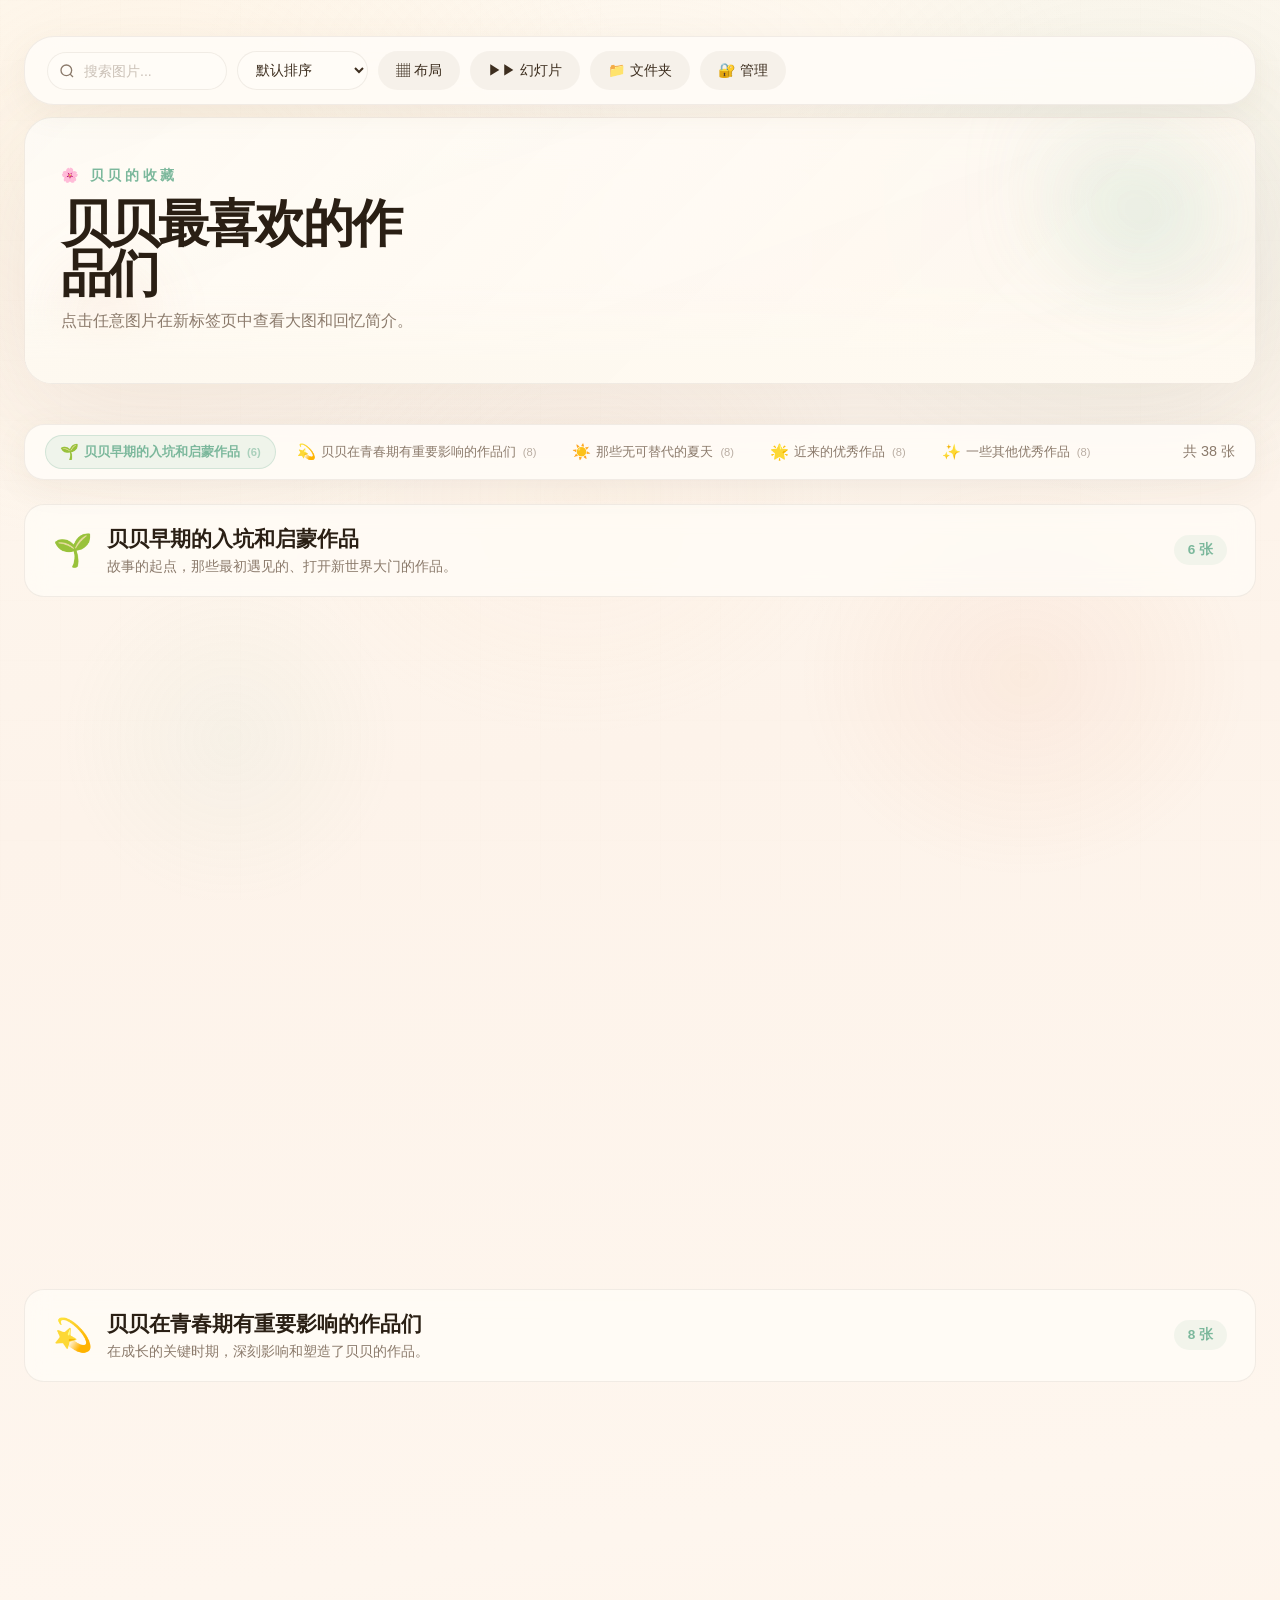
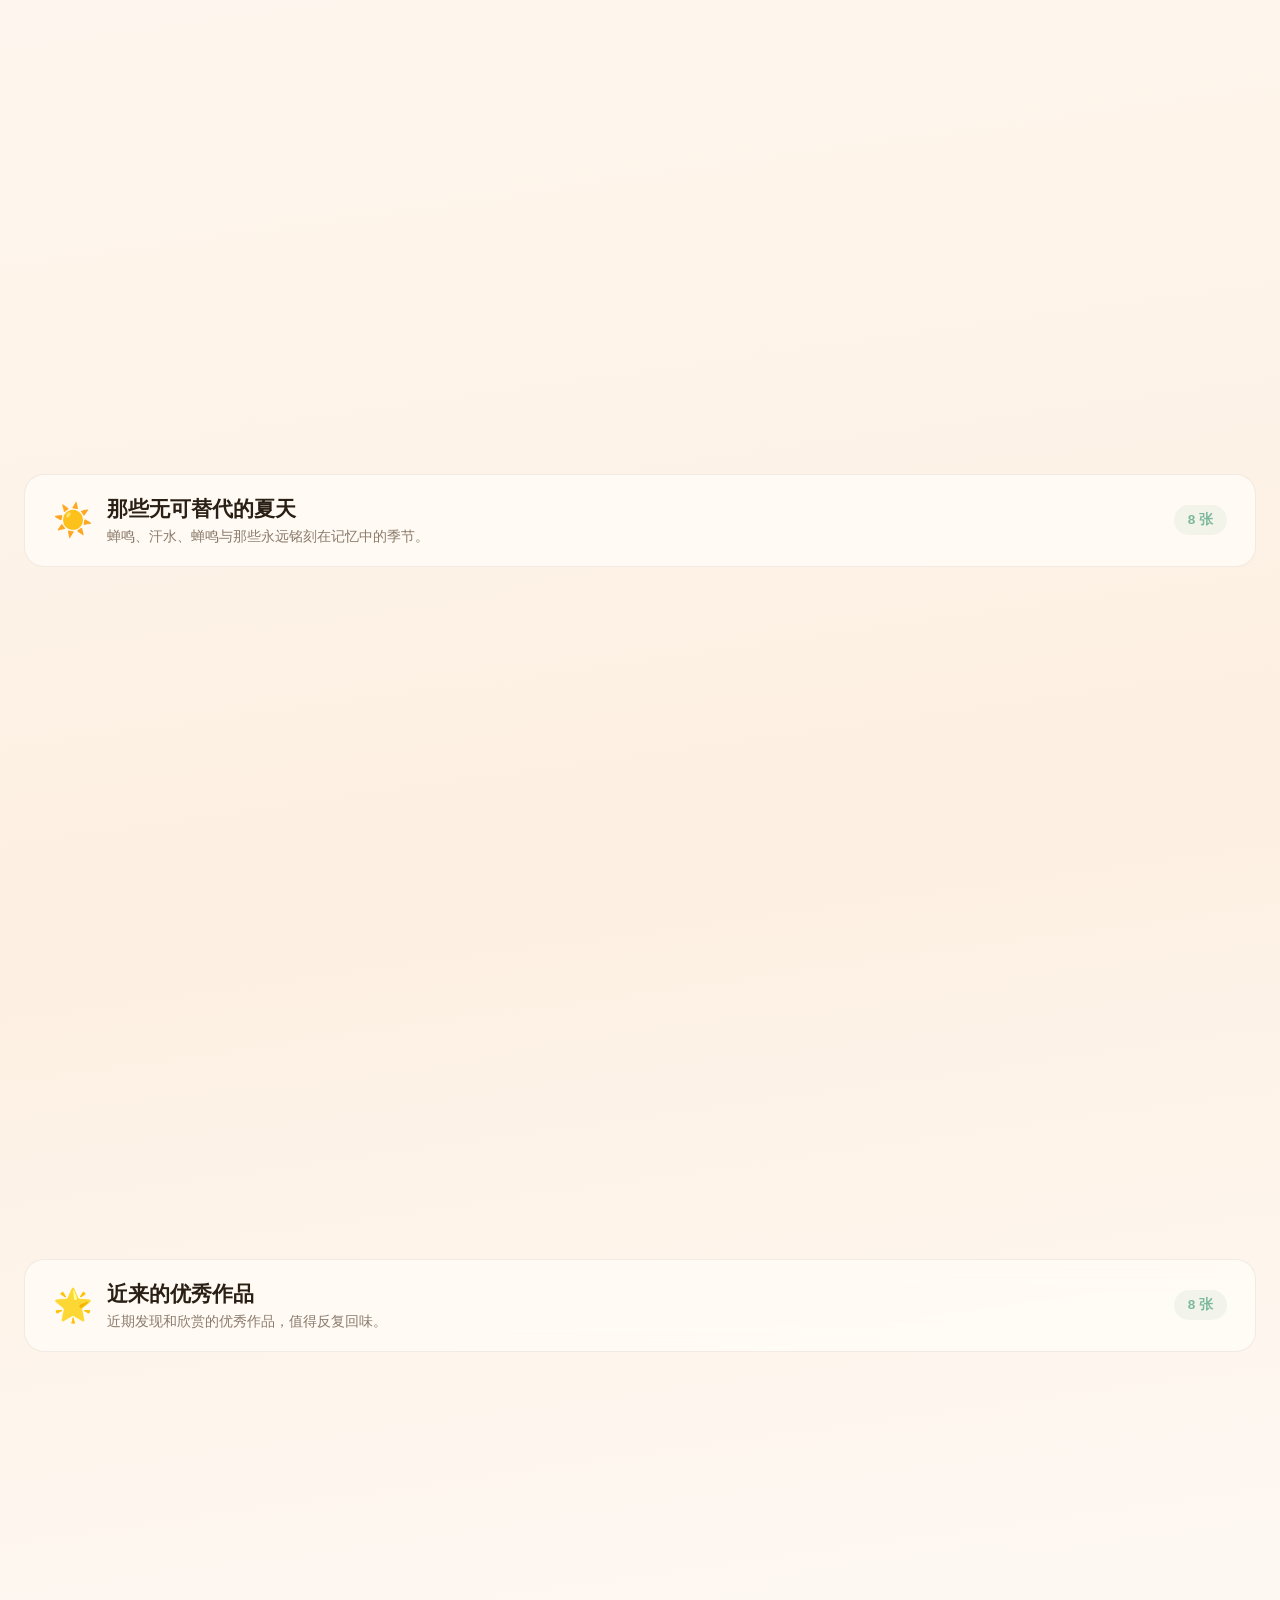
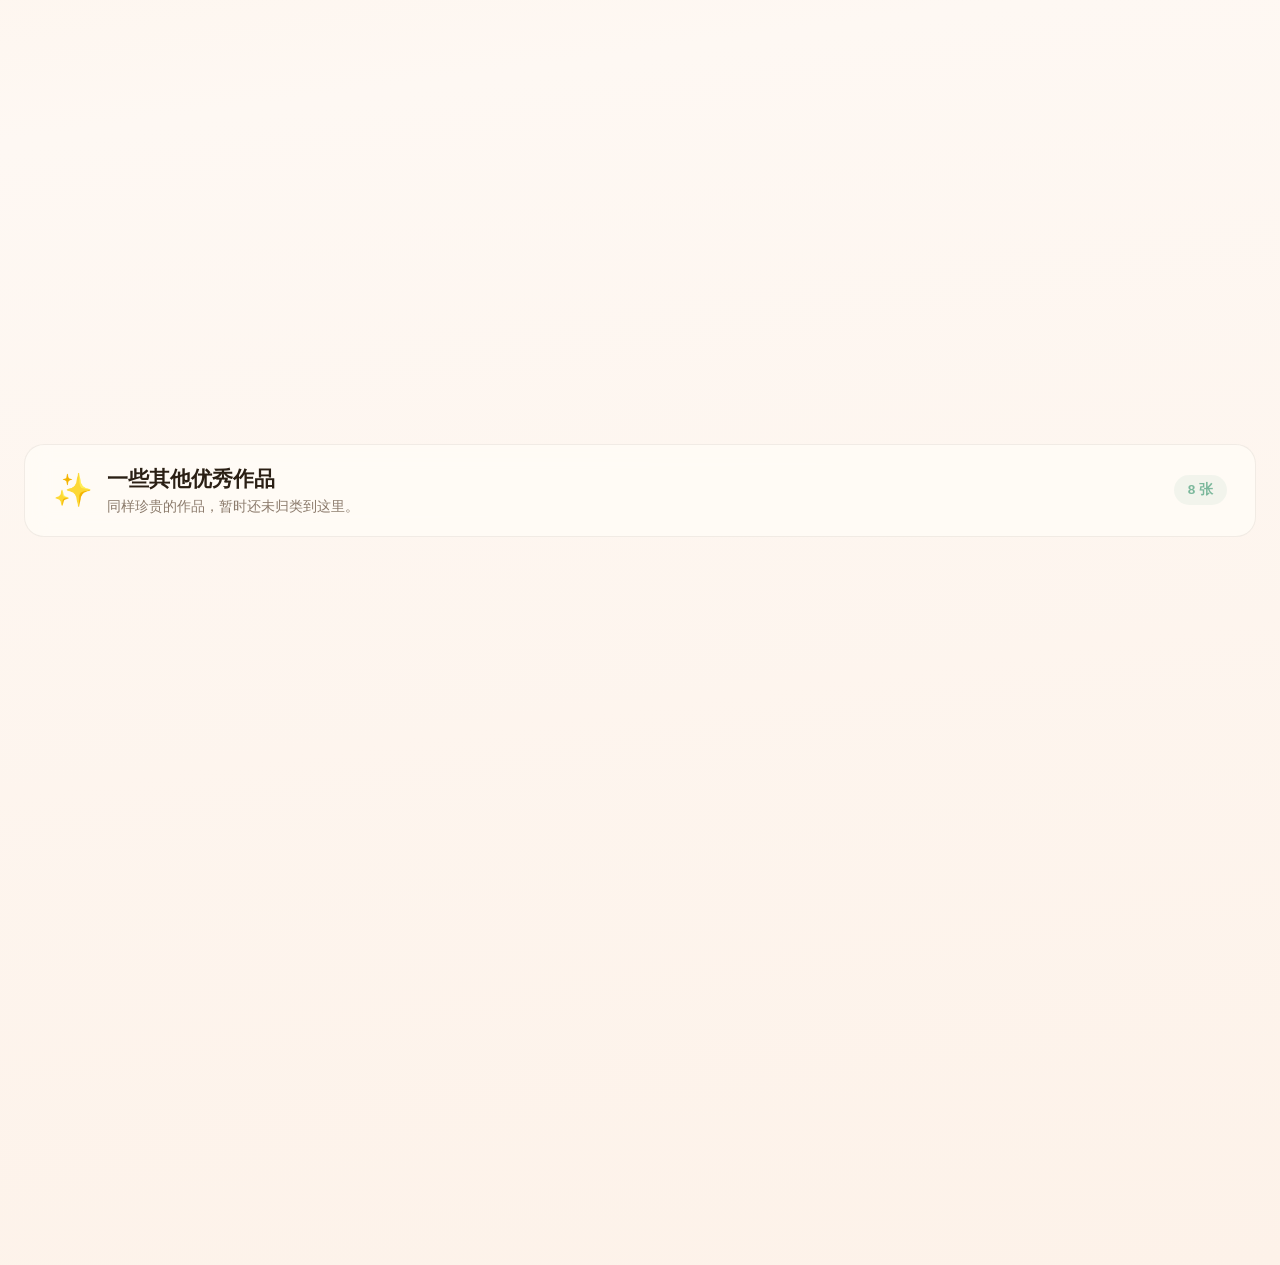
==== index.html @ 29b75c9b "1.0" ====
<!DOCTYPE html>
<html lang="zh-CN">
<head>
  <meta charset="UTF-8">
  <meta name="viewport" content="width=device-width, initial-scale=1.0">
  <title>贝贝最喜欢的作品们</title>
  <meta name="description" content="贝贝的温暖收藏馆 - 每一张作品都有与我的故事">
  <link rel="stylesheet" href="styles.css">
</head>
<body>
  <div class="page-shell">
    <!-- 粒子背景画布 -->
    <canvas id="particleCanvas" class="particle-canvas"></canvas>
    <!-- 樱花飘落画布 -->
    <canvas id="sakuraCanvas" class="sakura-canvas"></canvas>

    <!-- 顶部工具栏 -->
    <div class="topbar">
      <div class="topbar-right">
        <div class="search-box">
          <svg class="search-icon" viewBox="0 0 24 24" fill="none" stroke="currentColor" stroke-width="2"><circle cx="11" cy="11" r="8"/><line x1="21" y1="21" x2="16.65" y2="16.65"/></svg>
          <input type="text" id="searchInput" class="search-input" placeholder="搜索图片..." autocomplete="off">
        </div>
        <select id="sortSelect" class="sort-select">
          <option value="default">默认排序</option>
          <option value="name-asc">名称 A → Z</option>
          <option value="name-desc">名称 Z → A</option>
          <option value="date-desc">日期 新 → 旧</option>
          <option value="date-asc">日期 旧 → 新</option>
        </select>
        <button id="layoutToggle" class="btn btn-secondary" title="切换布局">▦ 布局</button>
        <button id="slideshowButton" class="btn btn-secondary" title="幻灯片播放">▶▶ 幻灯片</button>
        <button id="folderButton" class="btn btn-secondary" title="选择图片文件夹">📁 文件夹</button>
        <button id="adminEntryBtn" class="btn btn-secondary" title="管理员登录">🔐 管理</button>
      </div>
    </div>

    <!-- 管理浮动栏（登入后显示） -->
    <div id="adminBar" class="admin-bar" style="display:none;">
      <div class="admin-bar-left">
        <span class="admin-bar-badge">🛡️ 管理模式</span>
        <span id="adminBarUser" class="admin-bar-user"></span>
      </div>
      <div class="admin-bar-center" id="adminMusicControls" style="display:none;">
        <button id="adminMusicPlayBtn" class="btn btn-sm" title="播放/暂停背景音乐">▶</button>
        <input type="range" id="adminMusicVolume" class="admin-volume-slider" min="0" max="100" value="45" title="音量">
        <span id="adminMusicTrackInfo" class="admin-music-track-info">🎵 HOYO-MiX - I'm back, Kiana</span>
      </div>
      <div class="admin-bar-right">
        <button id="adminAddBtn" class="btn admin-add-btn" title="添加新作品">➕ 添加作品</button>
        <button id="adminLogoutBtn" class="btn btn-secondary" title="退出管理">🚪 退出</button>
      </div>
    </div>

    <!-- Hero -->
    <header class="hero-panel">
      <div class="hero-copy">
        <p class="eyebrow">🌸 贝贝的收藏</p>
        <h1>贝贝最喜欢的作品们</h1>
        <p class="hero-subtitle">点击任意图片在新标签页中查看大图和回忆简介。</p>
      </div>
      <div class="hero-wave"></div>
    </header>

    <!-- 分类导航栏 -->
    <nav class="category-nav" id="categoryNav">
      <ul class="category-nav-list" id="categoryNavList"></ul>
      <span id="imageCount" class="image-count"></span>
    </nav>

    <!-- 画廊主体 -->
    <main>
      <section class="gallery-section" id="gallerySection">
        <div id="galleryContainer"></div>
        <div id="emptyState" class="empty-state" style="display:none;">
          <p>没有找到匹配的图片，试试其他关键词吧 ✨</p>
        </div>
      </section>
    </main>
  </div>

  <!-- ===== 管理员登录弹窗 ===== -->
  <div id="loginModal" class="modal-overlay" aria-hidden="true">
    <div class="modal-panel modal-login">
      <button class="modal-close" id="loginModalClose" aria-label="关闭登录弹窗">✕</button>
      <div class="modal-icon">🔐</div>
      <h3 class="modal-title">管理员登录</h3>
      <p class="modal-desc">请输入管理员账号和密码以进入管理模式。</p>
      <form id="loginForm" class="modal-form" autocomplete="off">
        <label class="form-label">
          <span>账号</span>
          <input type="text" id="loginUsername" class="form-input" placeholder="请输入账号" autocomplete="off" maxlength="64">
        </label>
        <label class="form-label">
          <span>密码</span>
          <input type="password" id="loginPassword" class="form-input" placeholder="请输入密码" autocomplete="off" maxlength="128">
        </label>
        <p id="loginError" class="form-error" style="display:none;"></p>
        <button type="submit" class="btn form-submit">登 录</button>
      </form>
    </div>
  </div>

  <!-- ===== 编辑作品弹窗 ===== -->
  <div id="editModal" class="modal-overlay" aria-hidden="true">
    <div class="modal-panel modal-edit">
      <button class="modal-close" id="editModalClose" aria-label="关闭编辑弹窗">✕</button>
      <div class="modal-icon">✏️</div>
      <h3 class="modal-title">编辑作品信息</h3>
      <form id="editForm" class="modal-form">
        <input type="hidden" id="editFilename">
        <label class="form-label">
          <span>作品名称</span>
          <input type="text" id="editTitle" class="form-input" placeholder="输入作品名称" maxlength="200">
        </label>
        <label class="form-label">
          <span>回忆简介</span>
          <textarea id="editNote" class="form-textarea" rows="5" placeholder="写下你与这个作品的回忆..." maxlength="5000"></textarea>
        </label>
        <label class="form-label">
          <span>所属分类</span>
          <select id="editCategory" class="form-select"></select>
        </label>
        <p id="editSuccess" class="form-success" style="display:none;">✅ 已保存</p>
        <div class="form-actions">
          <button type="button" id="editDeleteBtn" class="btn form-delete-btn">🗑 删除此作品</button>
          <button type="submit" class="btn form-submit">💾 保存</button>
        </div>
      </form>
    </div>
  </div>

  <!-- ===== 添加作品弹窗 ===== -->
  <div id="addModal" class="modal-overlay" aria-hidden="true">
    <div class="modal-panel modal-add">
      <button class="modal-close" id="addModalClose" aria-label="关闭添加弹窗">✕</button>
      <div class="modal-icon">➕</div>
      <h3 class="modal-title">添加新作品</h3>
      <form id="addForm" class="modal-form">
        <label class="form-label">
          <span>选择图片文件</span>
          <input type="file" id="addImageFile" class="form-file" accept="image/*">
        </label>
        <label class="form-label">
          <span>或输入已存在的文件名</span>
          <input type="text" id="addFilename" class="form-input" placeholder="例如：20260605_151943.jpg" maxlength="512">
        </label>
        <label class="form-label">
          <span>作品名称</span>
          <input type="text" id="addTitle" class="form-input" placeholder="输入作品名称" maxlength="200">
        </label>
        <label class="form-label">
          <span>回忆简介</span>
          <textarea id="addNote" class="form-textarea" rows="4" placeholder="写下你与这个作品的回忆..." maxlength="5000"></textarea>
        </label>
        <label class="form-label">
          <span>所属分类</span>
          <select id="addCategory" class="form-select"></select>
        </label>
        <p id="addError" class="form-error" style="display:none;"></p>
        <p id="addSuccess" class="form-success" style="display:none;"></p>
        <button type="submit" class="btn form-submit">✅ 添加作品</button>
      </form>
    </div>
  </div>

  <!-- ===== 删除确认弹窗 ===== -->
  <div id="deleteConfirmModal" class="modal-overlay" aria-hidden="true">
    <div class="modal-panel modal-confirm">
      <div class="modal-icon">⚠️</div>
      <h3 class="modal-title">确认删除</h3>
      <p id="deleteConfirmText" class="modal-desc"></p>
      <div class="form-actions">
        <button id="deleteCancelBtn" class="btn btn-secondary">取消</button>
        <button id="deleteConfirmBtn" class="btn form-delete-btn">确认删除</button>
      </div>
    </div>
  </div>

  <!-- Lightbox 全屏弹窗 -->
  <div id="lightbox" class="lightbox" aria-hidden="true">
    <div class="lightbox-backdrop"></div>
    <div class="lightbox-content">
      <button id="lightboxClose" class="lightbox-close" title="关闭" aria-label="关闭灯箱">✕</button>
      <button id="lightboxPrev" class="lightbox-nav lightbox-prev" title="上一张" aria-label="上一张">‹</button>
      <button id="lightboxNext" class="lightbox-nav lightbox-next" title="下一张" aria-label="下一张">›</button>

      <div class="lightbox-image-area" id="lightboxImageArea">
        <img id="lightboxImage" src="" alt="" draggable="false" loading="lazy">
        <div class="lightbox-loader" id="lightboxLoader"></div>
      </div>

      <div class="lightbox-info-bar">
        <div class="lightbox-info-left">
          <span id="lightboxCounter" class="lightbox-counter"></span>
          <span id="lightboxTitle" class="lightbox-title"></span>
          <span id="lightboxCategoryBadge" class="lightbox-category-badge"></span>
        </div>
        <div class="lightbox-info-right">
          <button id="lightboxEditBtn" class="lightbox-action-btn lightbox-admin-only" title="编辑此作品" style="display:none;">✏️ 编辑</button>
          <button id="lightboxZoomIn" class="lightbox-action-btn" title="放大">🔍⁺</button>
          <button id="lightboxZoomOut" class="lightbox-action-btn" title="缩小">🔍⁻</button>
          <button id="lightboxZoomReset" class="lightbox-action-btn" title="重置">↺</button>
        </div>
      </div>

      <div class="lightbox-memory-panel" id="lightboxMemoryPanel">
        <div class="lightbox-memory-header">
          <h3 id="lightboxMemoryTitle">📝 贝贝的回忆</h3>
        </div>
        <p id="lightboxNote" class="lightbox-note-text"></p>
      </div>
    </div>
  </div>

  <!-- 幻灯片进度条 -->
  <div id="slideshowBar" class="slideshow-bar" style="display:none;">
    <div id="slideshowProgress" class="slideshow-progress"></div>
  </div>

  <input type="file" id="folderInput" webkitdirectory directory multiple accept="image/*" hidden>
  <audio id="audioPlayer" preload="metadata"></audio>
  <script src="manifest.js"></script>
  <script src="script.js"></script>
</body>
</html>
---- styles.css ----
/* ===== CSS 变量 — 温暖明亮主题 ===== */
:root {
  color-scheme: light;
  --bg-start: #fef9f0;
  --bg-end: #fdf2e9;
  --surface: rgba(255, 252, 247, 0.92);
  --surface-strong: rgba(255, 248, 240, 0.96);
  --text: #3d2e1f;
  --text-heading: #2a1f14;
  --muted: #8b7a6b;
  --accent: #7cb89c;
  --accent-strong: #e8986e;
  --accent-green-light: #a8d8b9;
  --danger: #e07070;
  --success: #6aab7c;
  --shadow: 0 28px 120px rgba(139, 122, 107, 0.12);
  --shadow-sm: 0 8px 32px rgba(139, 122, 107, 0.08);
  --radius: 28px;
  --radius-sm: 16px;
  --border-light: rgba(139, 122, 107, 0.12);
  --border-strong: rgba(139, 122, 107, 0.2);
}

/* ===== Reset ===== */
*, *::before, *::after {
  box-sizing: border-box;
  margin: 0;
  padding: 0;
}

html, body {
  min-height: 100%;
  font-family: "Inter", "Segoe UI", "PingFang SC", "Microsoft YaHei", Roboto, sans-serif;
  background:
    /* 主渐变 — 温暖奶油到蜜桃 */
    linear-gradient(172deg, #fef9f0 0%, #fdf3ea 18%, #fef6ee 35%, #fdf0e2 55%, #fef8f3 72%, #fdf2e9 100%);
  color: var(--text);
  -webkit-font-smoothing: antialiased;
  -moz-osx-font-smoothing: grayscale;
  scroll-behavior: smooth;
}

/* 多层柔和光晕 — 模拟自然光照 */
body::before {
  content: "";
  position: fixed;
  inset: 0;
  background:
    /* 左上角 — 暖阳 */
    radial-gradient(ellipse 900px 700px at 12% 18%, rgba(255, 220, 180, 0.18), transparent 55%),
    /* 右上角 — 绿色光晕 */
    radial-gradient(ellipse 700px 600px at 88% 22%, rgba(124, 184, 156, 0.10), transparent 50%),
    /* 中间偏左 — 柔和暖光 */
    radial-gradient(ellipse 600px 500px at 45% 55%, rgba(255, 228, 200, 0.12), transparent 48%),
    /* 右下角 — 珊瑚暖色 */
    radial-gradient(ellipse 500px 450px at 80% 75%, rgba(232, 152, 110, 0.09), transparent 45%),
    /* 左下角 — 淡绿 */
    radial-gradient(ellipse 400px 400px at 18% 82%, rgba(168, 216, 185, 0.08), transparent 42%),
    /* 顶部中央 — 微光 */
    radial-gradient(ellipse 800px 300px at 50% 5%, rgba(255, 240, 220, 0.10), transparent 55%);
  pointer-events: none;
  z-index: 0;
}

/* 细微纹理叠加 — 柔和的噪点感 */
body::after {
  content: "";
  position: fixed;
  inset: 0;
  background-image:
    /* 柔和网格 */
    linear-gradient(rgba(139, 122, 107, 0.015) 1px, transparent 1px),
    linear-gradient(90deg, rgba(139, 122, 107, 0.015) 1px, transparent 1px);
  background-size: 60px 60px;
  pointer-events: none;
  z-index: 0;
  opacity: 0.6;
}

/* ===== Page Shell ===== */
.page-shell {
  position: relative;
  overflow: hidden;
  min-height: 100vh;
  padding: 24px;
}

/* ===== Particle Canvas ===== */
.particle-canvas {
  position: fixed;
  inset: 0;
  z-index: 0;
  pointer-events: none;
}

/* ===== Sakura Canvas ===== */
.sakura-canvas {
  position: fixed;
  inset: 0;
  z-index: 0;
  pointer-events: none;
}

/* ===== Top Bar ===== */
.topbar {
  position: sticky;
  top: 12px;
  z-index: 10;
  display: flex;
  justify-content: space-between;
  align-items: center;
  gap: 16px;
  flex-wrap: wrap;
  padding: 14px 22px;
  margin-bottom: 24px;
  border-radius: 30px;
  background: rgba(255, 252, 247, 0.88);
  border: 1px solid var(--border-light);
  box-shadow: var(--shadow-sm);
  backdrop-filter: blur(22px);
  -webkit-backdrop-filter: blur(22px);
}

.topbar-right {
  display: flex;
  flex-wrap: wrap;
  gap: 10px;
  align-items: center;
}

/* ===== Buttons ===== */
.btn {
  padding: 10px 18px;
  border-radius: 999px;
  border: none;
  background: linear-gradient(135deg, #7cb89c, #8fbc8f);
  color: #fff;
  font-weight: 700;
  font-size: 0.88rem;
  cursor: pointer;
  transition: transform 0.2s ease, box-shadow 0.2s ease, opacity 0.2s ease;
  white-space: nowrap;
  user-select: none;
}

.btn:hover {
  transform: translateY(-2px);
  box-shadow: 0 14px 30px rgba(124, 184, 156, 0.3);
}

.btn:active {
  transform: translateY(0);
}

.btn:focus-visible {
  outline: 2px solid var(--accent);
  outline-offset: 2px;
}

.btn-secondary {
  background: rgba(139, 122, 107, 0.08);
  color: var(--text);
  font-weight: 500;
}

.btn-secondary:hover {
  background: rgba(139, 122, 107, 0.15);
  box-shadow: 0 8px 22px rgba(139, 122, 107, 0.08);
}

.btn.slideshow-active {
  background: linear-gradient(135deg, #e8986e, #d4956b);
  color: #fff;
  animation: pulse-btn 1.8s ease-in-out infinite;
}

@keyframes pulse-btn {
  0%, 100% { box-shadow: 0 8px 22px rgba(232, 152, 110, 0.3); }
  50% { box-shadow: 0 14px 36px rgba(232, 152, 110, 0.55); }
}

/* ===== Admin Music Controls (管理员音乐控制) ===== */
.admin-bar-center {
  display: flex;
  flex-wrap: wrap;
  gap: 10px;
  align-items: center;
  flex: 1;
  justify-content: center;
}

.admin-volume-slider {
  width: 80px;
  height: 6px;
  -webkit-appearance: none;
  appearance: none;
  background: rgba(139, 122, 107, 0.12);
  border-radius: 3px;
  outline: none;
  cursor: pointer;
}

.admin-volume-slider::-webkit-slider-thumb {
  -webkit-appearance: none;
  appearance: none;
  width: 16px;
  height: 16px;
  border-radius: 50%;
  background: var(--accent);
  border: 2px solid #fff;
  box-shadow: 0 2px 8px rgba(124, 184, 156, 0.3);
  cursor: pointer;
  transition: transform 0.15s ease;
}

.admin-volume-slider::-webkit-slider-thumb:hover {
  transform: scale(1.15);
}

.admin-volume-slider::-moz-range-thumb {
  width: 16px;
  height: 16px;
  border-radius: 50%;
  background: var(--accent);
  border: 2px solid #fff;
  box-shadow: 0 2px 8px rgba(124, 184, 156, 0.3);
  cursor: pointer;
}

.admin-music-track-info {
  font-size: 0.82rem;
  color: var(--muted);
  max-width: 220px;
  white-space: nowrap;
  overflow: hidden;
  text-overflow: ellipsis;
}

.btn-sm {
  padding: 7px 12px;
  font-size: 0.82rem;
}

/* Admin Bar */
.admin-bar {
  position: sticky;
  top: 90px;
  z-index: 9;
  display: flex;
  justify-content: space-between;
  align-items: center;
  gap: 14px;
  flex-wrap: wrap;
  padding: 12px 22px;
  margin-bottom: 20px;
  border-radius: 20px;
  background: rgba(232, 152, 110, 0.08);
  border: 1px solid rgba(232, 152, 110, 0.18);
  box-shadow: 0 8px 32px rgba(232, 152, 110, 0.06);
  backdrop-filter: blur(16px);
  -webkit-backdrop-filter: blur(16px);
  animation: adminBarIn 0.4s ease;
}

@keyframes adminBarIn {
  from { opacity: 0; transform: translateY(-12px); }
  to   { opacity: 1; transform: translateY(0); }
}

.admin-bar-left,
.admin-bar-right {
  display: flex;
  flex-wrap: wrap;
  gap: 12px;
  align-items: center;
}

.admin-bar-badge {
  padding: 6px 14px;
  border-radius: 999px;
  background: rgba(232, 152, 110, 0.15);
  border: 1px solid rgba(232, 152, 110, 0.25);
  color: var(--accent-strong);
  font-weight: 700;
  font-size: 0.85rem;
  letter-spacing: 0.04em;
}

.admin-bar-user {
  color: var(--muted);
  font-size: 0.85rem;
}

.admin-add-btn {
  background: linear-gradient(135deg, #6aab7c, #7cb89c) !important;
  color: #fff !important;
}

/* ===== Search & Sort ===== */
.search-box {
  position: relative;
  display: flex;
  align-items: center;
}

.search-icon {
  position: absolute;
  left: 12px;
  width: 16px;
  height: 16px;
  color: var(--muted);
  pointer-events: none;
}

.search-input {
  width: 180px;
  padding: 10px 14px 10px 36px;
  border: 1px solid var(--border-light);
  border-radius: 999px;
  background: rgba(255, 252, 247, 0.9);
  color: var(--text);
  font-size: 0.88rem;
  outline: none;
  transition: border-color 0.2s ease, width 0.3s ease, box-shadow 0.2s ease;
}

.search-input:focus {
  border-color: var(--accent);
  width: 220px;
  box-shadow: 0 0 0 3px rgba(124, 184, 156, 0.12);
}

.search-input::placeholder {
  color: rgba(139, 122, 107, 0.45);
}

.sort-select {
  padding: 10px 14px;
  border: 1px solid var(--border-light);
  border-radius: 999px;
  background: rgba(255, 252, 247, 0.9);
  color: var(--text);
  font-size: 0.85rem;
  outline: none;
  cursor: pointer;
  min-width: 100px;
}

.sort-select:focus-visible {
  border-color: var(--accent);
  box-shadow: 0 0 0 3px rgba(124, 184, 156, 0.12);
}

.sort-select option {
  background: #fffbf5;
  color: var(--text);
}

/* ===== Hero ===== */
.hero-panel {
  position: relative;
  z-index: 1;
  margin: 0 auto 40px;
  max-width: 1320px;
  padding: 48px 36px;
  border-radius: var(--radius);
  background:
    linear-gradient(135deg, rgba(255,252,247,0.88), rgba(255,248,240,0.82)),
    linear-gradient(160deg, rgba(168,216,185,0.06) 0%, transparent 40%, rgba(232,152,110,0.05) 100%);
  border: 1px solid var(--border-light);
  box-shadow: var(--shadow);
  backdrop-filter: blur(22px);
  -webkit-backdrop-filter: blur(22px);
  overflow: hidden;
}

/* 装饰光球 — 右上 */
.hero-panel::after {
  content: "";
  position: absolute;
  width: 320px;
  height: 320px;
  top: -60px;
  right: -60px;
  background:
    radial-gradient(circle, rgba(124, 184, 156, 0.14), transparent 55%),
    radial-gradient(circle at 30% 40%, rgba(168, 216, 185, 0.08), transparent 45%);
  filter: blur(22px);
  pointer-events: none;
}

/* 装饰光球 — 左下 */
.hero-panel::before {
  content: "";
  position: absolute;
  width: 220px;
  height: 220px;
  bottom: -40px;
  left: -30px;
  background: radial-gradient(circle, rgba(232, 152, 110, 0.10), transparent 55%);
  filter: blur(18px);
  pointer-events: none;
}

.hero-copy {
  position: relative;
  z-index: 1;
}

.eyebrow {
  margin-bottom: 14px;
  display: inline-block;
  letter-spacing: 0.25em;
  text-transform: uppercase;
  color: var(--accent);
  font-size: 0.88rem;
  font-weight: 600;
}

h1 {
  font-size: clamp(2.4rem, 4vw, 4.6rem);
  line-height: 0.98;
  letter-spacing: -0.05em;
  max-width: 12ch;
  margin-bottom: 8px;
  color: var(--text-heading);
  font-weight: 800;
}

.hero-subtitle {
  max-width: 720px;
  line-height: 1.72;
  color: var(--muted);
  font-size: 1rem;
}

.hero-wave {
  position: absolute;
  bottom: -40px;
  left: 0;
  width: 100%;
  height: 140px;
  background: linear-gradient(180deg, transparent, rgba(254, 249, 240, 0.96) 55%);
  pointer-events: none;
}

/* ===== Main Content ===== */
main {
  position: relative;
  z-index: 1;
  max-width: 1320px;
  margin: 0 auto;
}

/* ===== Section Headers ===== */
.section-header {
  display: flex;
  flex-wrap: wrap;
  gap: 14px;
  align-items: center;
  margin-bottom: 24px;
}

.section-label {
  display: inline-flex;
  align-items: center;
  padding: 8px 14px;
  border-radius: 999px;
  background: rgba(124, 184, 156, 0.12);
  color: var(--accent);
  font-size: 0.9rem;
  font-weight: 600;
}

h2 {
  font-size: clamp(1.7rem, 2.8vw, 2.4rem);
  color: var(--text-heading);
}

.image-count {
  margin-left: auto;
  color: var(--muted);
  font-size: 0.9rem;
}

/* ===== Category Section ===== */
.category-section {
  margin-bottom: 48px;
}

.category-header {
  position: relative;
  display: flex;
  align-items: center;
  gap: 14px;
  margin-bottom: 22px;
  padding: 20px 28px;
  border-radius: 20px;
  background: rgba(255, 252, 247, 0.75);
  border: 1px solid var(--border-light);
  backdrop-filter: blur(12px);
  -webkit-backdrop-filter: blur(12px);
}

.category-header-icon {
  font-size: 2rem;
  flex-shrink: 0;
}

.category-header-text h3 {
  margin: 0;
  font-size: 1.3rem;
  font-weight: 700;
  color: var(--text-heading);
}

.category-header-text p {
  margin: 4px 0 0;
  color: var(--muted);
  font-size: 0.88rem;
}

.category-header-count {
  margin-left: auto;
  padding: 6px 14px;
  border-radius: 999px;
  background: rgba(124, 184, 156, 0.1);
  color: var(--accent);
  font-size: 0.85rem;
  font-weight: 600;
  white-space: nowrap;
}

.category-empty {
  text-align: center;
  padding: 30px 20px;
  color: var(--muted);
  font-size: 0.9rem;
  font-style: italic;
}

/* 空分类占位卡片 */
.category-empty-card {
  display: flex;
  flex-direction: column;
  align-items: center;
  justify-content: center;
  gap: 8px;
  padding: 40px 24px;
  border-radius: 20px;
  background: rgba(255, 252, 247, 0.55);
  border: 1px dashed var(--border-light);
  transition: border-color 0.3s ease, background 0.3s ease;
}

.category-empty-card:hover {
  border-color: var(--border-strong);
  background: rgba(255, 252, 247, 0.75);
}

.category-empty-icon {
  font-size: 2.5rem;
  opacity: 0.45;
}

.category-empty-text {
  color: var(--muted);
  font-size: 0.95rem;
  font-weight: 500;
}

.category-empty-hint {
  color: var(--muted);
  font-size: 0.8rem;
  opacity: 0.55;
}

/* ===== Category Navigation ===== */
.category-nav {
  position: sticky;
  top: 82px;
  z-index: 8;
  display: flex;
  align-items: center;
  justify-content: space-between;
  gap: 12px;
  max-width: 1320px;
  margin: 0 auto 24px;
  padding: 10px 20px;
  border-radius: 20px;
  background: rgba(255, 252, 247, 0.88);
  border: 1px solid var(--border-light);
  box-shadow: var(--shadow-sm);
  backdrop-filter: blur(16px);
  -webkit-backdrop-filter: blur(16px);
}

.category-nav-list {
  display: flex;
  flex-wrap: wrap;
  gap: 6px;
  list-style: none;
  margin: 0;
  padding: 0;
}

.category-nav-link {
  display: inline-flex;
  align-items: center;
  gap: 5px;
  padding: 7px 14px;
  border-radius: 999px;
  border: 1px solid transparent;
  background: transparent;
  color: var(--muted);
  font-size: 0.82rem;
  font-weight: 500;
  cursor: pointer;
  text-decoration: none;
  white-space: nowrap;
  transition: all 0.2s ease;
  font-family: inherit;
}

.category-nav-link:hover {
  background: rgba(124, 184, 156, 0.08);
  color: var(--accent);
  border-color: rgba(124, 184, 156, 0.2);
}

.category-nav-link.active {
  background: rgba(124, 184, 156, 0.12);
  color: var(--accent);
  border-color: rgba(124, 184, 156, 0.25);
  font-weight: 600;
}

.category-nav-link .nav-icon {
  font-size: 0.95rem;
}

.category-nav-link .nav-count {
  font-size: 0.7rem;
  opacity: 0.6;
  margin-left: 2px;
}

@media (max-width: 800px) {
  .category-nav {
    top: 74px;
    padding: 8px 12px;
    border-radius: 16px;
  }

  .category-nav-link {
    padding: 5px 10px;
    font-size: 0.75rem;
  }

  .category-nav-link .nav-icon {
    font-size: 0.8rem;
  }
}

@media (max-width: 480px) {
  .category-nav {
    top: 68px;
    padding: 6px 10px;
    border-radius: 14px;
  }

  .category-nav-list {
    gap: 4px;
  }

  .category-nav-link {
    padding: 4px 8px;
    font-size: 0.72rem;
  }
}

/* ===== Gallery Grid ===== */
.gallery-section {
  margin-bottom: 60px;
  width: 100%;
}

.gallery-grid {
  display: grid;
  grid-template-columns: repeat(auto-fill, minmax(280px, 1fr));
  gap: 22px;
  justify-items: stretch;
}

.gallery-grid.waterfall {
  grid-template-columns: repeat(auto-fill, minmax(280px, 1fr));
  gap: 20px;
  align-items: start;
}

.gallery-grid.waterfall .gallery-card {
  min-height: 0;
}

/* ===== Gallery Card ===== */
.gallery-card {
  position: relative;
  min-height: 300px;
  border-radius: 24px;
  overflow: hidden;
  background: rgba(255, 252, 247, 0.5);
  border: 1px solid var(--border-light);
  box-shadow: 0 20px 70px rgba(139, 122, 107, 0.08);
  cursor: pointer;
  transform: translateY(var(--parallax, 0px));
  will-change: transform;
  contain: layout style paint;
  content-visibility: auto;
  contain-intrinsic-size: 300px;
}

.gallery-card::before {
  content: "";
  position: absolute;
  inset: 0;
  background-image: var(--card-bg, none);
  background-size: cover;
  background-position: center;
  background-repeat: no-repeat;
  filter: saturate(1.05) contrast(1.02) brightness(0.96);
  transition: transform 0.6s cubic-bezier(0.25, 0.46, 0.45, 0.94), opacity 0.4s ease;
  opacity: 0;
}

.gallery-card.loaded::before {
  opacity: 1;
}

.gallery-card:hover {
  border-color: var(--border-strong);
  box-shadow: 0 28px 90px rgba(139, 122, 107, 0.14);
}

.gallery-card:hover::before {
  transform: scale(1.06);
}

/* 骨架屏占位 */
.gallery-card-skeleton {
  position: absolute;
  inset: 0;
  background: linear-gradient(110deg,
    rgba(139,122,107,0.04) 30%,
    rgba(139,122,107,0.08) 50%,
    rgba(139,122,107,0.04) 70%
  );
  background-size: 200% 100%;
  animation: shimmer 1.6s ease-in-out infinite;
  pointer-events: none;
  z-index: 0;
}

@keyframes shimmer {
  0% { background-position: 200% 0; }
  100% { background-position: -200% 0; }
}

/* 卡片标签 */
.gallery-card-label {
  position: absolute;
  left: 16px;
  bottom: 16px;
  z-index: 2;
  display: inline-flex;
  align-items: center;
  gap: 8px;
  color: #fff;
  font-weight: 600;
  font-size: 0.9rem;
  text-shadow: 0 4px 20px rgba(0, 0, 0, 0.6);
  letter-spacing: 0.02em;
}

.gallery-card-label::before {
  content: "";
  width: 10px;
  height: 10px;
  border-radius: 999px;
  background: linear-gradient(135deg, #7cb89c, #a8d8b9);
  box-shadow: 0 0 16px rgba(124, 184, 156, 0.55);
}

/* 卡片分类角标 */
.gallery-card-category {
  position: absolute;
  top: 12px;
  left: 12px;
  z-index: 3;
  width: 30px;
  height: 30px;
  border-radius: 50%;
  background: rgba(255, 248, 240, 0.88);
  border: 1px solid var(--border-light);
  display: flex;
  align-items: center;
  justify-content: center;
  font-size: 0.95rem;
  backdrop-filter: blur(8px);
  pointer-events: none;
}

/* 悬浮遮罩 */
.gallery-card-overlay {
  position: absolute;
  inset: 0;
  z-index: 1;
  background: linear-gradient(180deg, transparent 55%, rgba(0,0,0,0.7) 100%);
  opacity: 0;
  transition: opacity 0.3s ease;
  pointer-events: none;
}

.gallery-card:hover .gallery-card-overlay {
  opacity: 1;
}

/* ===== 卡片出场特效 ===== */
.gallery-card {
  opacity: 0;
  transform: translateY(60px) scale(0.92);
  transition: opacity 0.7s cubic-bezier(0.22, 0.61, 0.36, 1),
              transform 0.7s cubic-bezier(0.22, 0.61, 0.36, 1),
              border-color 0.35s ease,
              box-shadow 0.35s ease;
}

.gallery-card.entered {
  opacity: 1;
  transform: translateY(var(--parallax, 0px)) scale(1);
}

.gallery-card.entered:nth-child(1)  { transition-delay: 0.00s, 0.00s, 0s, 0s; }
.gallery-card.entered:nth-child(2)  { transition-delay: 0.04s, 0.04s, 0s, 0s; }
.gallery-card.entered:nth-child(3)  { transition-delay: 0.08s, 0.08s, 0s, 0s; }
.gallery-card.entered:nth-child(4)  { transition-delay: 0.12s, 0.12s, 0s, 0s; }
.gallery-card.entered:nth-child(5)  { transition-delay: 0.16s, 0.16s, 0s, 0s; }
.gallery-card.entered:nth-child(6)  { transition-delay: 0.20s, 0.20s, 0s, 0s; }
.gallery-card.entered:nth-child(7)  { transition-delay: 0.24s, 0.24s, 0s, 0s; }
.gallery-card.entered:nth-child(8)  { transition-delay: 0.28s, 0.28s, 0s, 0s; }
.gallery-card.entered:nth-child(n+9) { transition-delay: 0.32s, 0.32s, 0s, 0s; }

/* ===== 管理卡片操作按钮 ===== */
.card-admin-actions {
  position: absolute;
  top: 10px;
  right: 10px;
  z-index: 5;
  display: flex;
  gap: 6px;
  opacity: 0;
  transform: translateY(-6px);
  transition: opacity 0.25s ease, transform 0.25s ease;
}

.gallery-card:hover .card-admin-actions {
  opacity: 1;
  transform: translateY(0);
}

.card-admin-btn {
  width: 32px;
  height: 32px;
  border-radius: 50%;
  border: 1px solid var(--border-light);
  background: rgba(255, 248, 240, 0.92);
  color: var(--text);
  font-size: 0.8rem;
  cursor: pointer;
  display: flex;
  align-items: center;
  justify-content: center;
  transition: background 0.2s ease, transform 0.2s ease;
  backdrop-filter: blur(8px);
  line-height: 1;
}

.card-admin-btn:hover {
  transform: scale(1.12);
}

.card-admin-edit:hover {
  background: rgba(124, 184, 156, 0.2);
  border-color: var(--accent);
}

.card-admin-delete:hover {
  background: rgba(224, 112, 112, 0.2);
  border-color: var(--danger);
}

/* Empty State */
.empty-state {
  text-align: center;
  padding: 60px 20px;
  color: var(--muted);
  font-size: 1.1rem;
}

/* ===== Modal 通用 ===== */
.modal-overlay {
  position: fixed;
  inset: 0;
  z-index: 2000;
  display: flex;
  align-items: center;
  justify-content: center;
  background: rgba(42, 31, 20, 0.45);
  backdrop-filter: blur(14px);
  -webkit-backdrop-filter: blur(14px);
  opacity: 0;
  pointer-events: none;
  transition: opacity 0.3s ease;
}

.modal-overlay.active {
  opacity: 1;
  pointer-events: auto;
}

.modal-panel {
  position: relative;
  width: 90%;
  max-width: 520px;
  max-height: 90vh;
  overflow-y: auto;
  padding: 32px 30px;
  border-radius: 24px;
  background: rgba(255, 252, 247, 0.98);
  border: 1px solid var(--border-light);
  box-shadow: 0 40px 120px rgba(139, 122, 107, 0.15);
  backdrop-filter: blur(20px);
  -webkit-backdrop-filter: blur(20px);
  transform: translateY(20px) scale(0.96);
  transition: transform 0.35s cubic-bezier(0.22, 0.61, 0.36, 1);
}

.modal-overlay.active .modal-panel {
  transform: translateY(0) scale(1);
}

.modal-close {
  position: absolute;
  top: 14px;
  right: 14px;
  width: 36px;
  height: 36px;
  border-radius: 50%;
  border: 1px solid var(--border-light);
  background: rgba(255, 248, 240, 0.9);
  color: var(--text);
  font-size: 1.1rem;
  cursor: pointer;
  display: flex;
  align-items: center;
  justify-content: center;
  transition: background 0.2s ease;
}

.modal-close:hover {
  background: rgba(139, 122, 107, 0.1);
}

.modal-icon {
  text-align: center;
  font-size: 2.4rem;
  margin-bottom: 8px;
}

.modal-title {
  text-align: center;
  font-size: 1.4rem;
  margin-bottom: 6px;
  color: var(--text-heading);
}

.modal-desc {
  text-align: center;
  color: var(--muted);
  font-size: 0.9rem;
  margin-bottom: 20px;
  line-height: 1.6;
}

/* ===== 表单通用 ===== */
.modal-form {
  display: flex;
  flex-direction: column;
  gap: 16px;
}

.form-label {
  display: flex;
  flex-direction: column;
  gap: 6px;
}

.form-label span {
  font-size: 0.85rem;
  font-weight: 600;
  color: var(--muted);
}

.form-input,
.form-textarea,
.form-select,
.form-file {
  padding: 12px 16px;
  border: 1px solid var(--border-light);
  border-radius: 14px;
  background: rgba(255, 250, 244, 0.9);
  color: var(--text);
  font-size: 0.92rem;
  font-family: inherit;
  outline: none;
  transition: border-color 0.2s ease, box-shadow 0.2s ease;
}

.form-input:focus,
.form-textarea:focus,
.form-select:focus {
  border-color: var(--accent);
  box-shadow: 0 0 0 3px rgba(124, 184, 156, 0.1);
}

.form-textarea {
  resize: vertical;
  min-height: 80px;
  line-height: 1.6;
}

.form-select option {
  background: #fffbf5;
  color: var(--text);
}

.form-file {
  padding: 10px;
  cursor: pointer;
}

.form-file::file-selector-button {
  padding: 8px 16px;
  border-radius: 999px;
  border: 1px solid var(--border-light);
  background: rgba(139, 122, 107, 0.08);
  color: var(--text);
  cursor: pointer;
  margin-right: 10px;
  font-family: inherit;
  transition: background 0.2s ease;
}

.form-file::file-selector-button:hover {
  background: rgba(139, 122, 107, 0.15);
}

.form-error {
  color: var(--danger);
  font-size: 0.85rem;
  text-align: center;
  padding: 8px 12px;
  border-radius: 10px;
  background: rgba(224, 112, 112, 0.08);
}

.form-success {
  color: var(--success);
  font-size: 0.85rem;
  text-align: center;
  padding: 8px 12px;
  border-radius: 10px;
  background: rgba(106, 171, 124, 0.08);
}

.form-actions {
  display: flex;
  gap: 10px;
  justify-content: flex-end;
  flex-wrap: wrap;
}

.form-submit {
  width: 100%;
  padding: 14px;
  font-size: 1rem;
}

.form-delete-btn {
  background: rgba(224, 112, 112, 0.1) !important;
  color: var(--danger) !important;
  border: 1px solid rgba(224, 112, 112, 0.2) !important;
}

.form-delete-btn:hover {
  background: rgba(224, 112, 112, 0.2) !important;
}

/* ===== Lightbox ===== */
.lightbox {
  position: fixed;
  inset: 0;
  z-index: 1000;
  display: flex;
  align-items: center;
  justify-content: center;
  opacity: 0;
  pointer-events: none;
  transition: opacity 0.35s ease;
}

.lightbox.active {
  opacity: 1;
  pointer-events: auto;
}

.lightbox-backdrop {
  position: absolute;
  inset: 0;
  background: rgba(42, 31, 20, 0.55);
  backdrop-filter: blur(24px);
  -webkit-backdrop-filter: blur(24px);
}

.lightbox-content {
  position: relative;
  z-index: 1;
  width: 100%;
  height: 100%;
  max-width: 1400px;
  max-height: 100vh;
  display: grid;
  grid-template-rows: 1fr auto auto;
  grid-template-columns: 1fr 340px;
  grid-template-areas:
    "image info"
    "image info"
    "toolbar toolbar";
  gap: 0;
  padding: 16px;
}

.lightbox-close {
  position: absolute;
  top: 16px;
  right: 16px;
  z-index: 10;
  width: 44px;
  height: 44px;
  border-radius: 50%;
  border: 1px solid var(--border-light);
  background: rgba(255, 248, 240, 0.92);
  color: var(--text);
  font-size: 1.3rem;
  cursor: pointer;
  display: flex;
  align-items: center;
  justify-content: center;
  transition: background 0.2s ease, transform 0.2s ease;
  backdrop-filter: blur(12px);
}

.lightbox-close:hover {
  background: rgba(139, 122, 107, 0.12);
  transform: scale(1.06);
}

.lightbox-nav {
  position: absolute;
  top: 50%;
  transform: translateY(-50%);
  z-index: 10;
  width: 52px;
  height: 52px;
  border-radius: 50%;
  border: 1px solid var(--border-light);
  background: rgba(255, 248, 240, 0.9);
  color: var(--text);
  font-size: 2rem;
  cursor: pointer;
  display: flex;
  align-items: center;
  justify-content: center;
  transition: background 0.2s ease, transform 0.2s ease;
  backdrop-filter: blur(12px);
  line-height: 1;
}

.lightbox-nav:hover {
  background: rgba(139, 122, 107, 0.12);
  transform: translateY(-50%) scale(1.06);
}

.lightbox-prev { left: 16px; }
.lightbox-next { right: 16px; }

.lightbox-image-area {
  grid-area: image;
  position: relative;
  display: flex;
  align-items: center;
  justify-content: center;
  overflow: hidden;
  cursor: grab;
  border-radius: 20px;
  background: rgba(0,0,0,0.08);
}

.lightbox-image-area:active {
  cursor: grabbing;
}

.lightbox-image-area img {
  max-width: 100%;
  max-height: 100%;
  object-fit: contain;
  transform-origin: center center;
  transition: transform 0.25s ease;
  user-select: none;
  -webkit-user-drag: none;
}

.lightbox-loader {
  position: absolute;
  width: 40px;
  height: 40px;
  border: 3px solid rgba(139, 122, 107, 0.08);
  border-top-color: var(--accent);
  border-radius: 50%;
  animation: spin 0.8s linear infinite;
  opacity: 0;
  pointer-events: none;
  transition: opacity 0.2s ease;
}

.lightbox-loader.loading {
  opacity: 1;
}

@keyframes spin {
  to { transform: rotate(360deg); }
}

.lightbox-info-bar {
  grid-area: toolbar;
  display: flex;
  justify-content: space-between;
  align-items: center;
  gap: 12px;
  flex-wrap: wrap;
  padding: 12px 20px;
  margin-top: 12px;
  border-radius: 20px;
  background: rgba(255, 252, 247, 0.9);
  border: 1px solid var(--border-light);
  backdrop-filter: blur(12px);
  -webkit-backdrop-filter: blur(12px);
}

.lightbox-info-left {
  display: flex;
  align-items: center;
  gap: 14px;
  flex-wrap: wrap;
}

.lightbox-counter {
  font-weight: 700;
  color: var(--accent);
  font-size: 0.95rem;
}

.lightbox-title {
  color: var(--text);
  font-size: 0.95rem;
  font-weight: 600;
  max-width: 280px;
  white-space: nowrap;
  overflow: hidden;
  text-overflow: ellipsis;
}

.lightbox-category-badge {
  padding: 4px 10px;
  border-radius: 999px;
  background: rgba(124, 184, 156, 0.12);
  color: var(--accent);
  font-size: 0.78rem;
  font-weight: 500;
}

.lightbox-info-right {
  display: flex;
  gap: 8px;
  flex-wrap: wrap;
}

.lightbox-action-btn {
  padding: 8px 14px;
  border-radius: 999px;
  border: 1px solid var(--border-light);
  background: rgba(139, 122, 107, 0.06);
  color: var(--text);
  cursor: pointer;
  font-size: 0.85rem;
  transition: background 0.2s ease, transform 0.2s ease;
  white-space: nowrap;
}

.lightbox-action-btn:hover {
  background: rgba(139, 122, 107, 0.14);
  transform: translateY(-1px);
}

.lightbox-admin-only {
  background: rgba(232, 152, 110, 0.12);
  border-color: rgba(232, 152, 110, 0.25);
  color: var(--accent-strong);
}

.lightbox-memory-panel {
  grid-area: info;
  padding: 20px 24px;
  margin-left: 16px;
  border-radius: 20px;
  background: rgba(255, 252, 247, 0.9);
  border: 1px solid var(--border-light);
  backdrop-filter: blur(12px);
  -webkit-backdrop-filter: blur(12px);
  overflow-y: auto;
  max-height: calc(100vh - 130px);
  display: flex;
  flex-direction: column;
}

.lightbox-memory-header {
  display: flex;
  align-items: center;
  justify-content: space-between;
  margin-bottom: 14px;
}

.lightbox-memory-header h3 {
  font-size: 1.2rem;
  margin: 0;
  color: var(--text-heading);
}

.lightbox-note-text {
  color: var(--muted);
  line-height: 1.8;
  white-space: pre-wrap;
  font-size: 0.93rem;
  flex: 1;
}

/* ===== 幻灯片进度条 ===== */
.slideshow-bar {
  position: fixed;
  bottom: 0;
  left: 0;
  right: 0;
  height: 4px;
  z-index: 1001;
  background: rgba(139, 122, 107, 0.08);
}

.slideshow-progress {
  height: 100%;
  background: linear-gradient(90deg, #7cb89c, #a8d8b9);
  transition: width 0.1s linear;
  width: 0%;
}

/* ===== Scrollbar ===== */
::-webkit-scrollbar {
  width: 8px;
}

::-webkit-scrollbar-track {
  background: transparent;
}

::-webkit-scrollbar-thumb {
  background: rgba(139, 122, 107, 0.15);
  border-radius: 999px;
}

::-webkit-scrollbar-thumb:hover {
  background: rgba(139, 122, 107, 0.25);
}

/* ===== 响应式 ===== */
@media (max-width: 1100px) {
  .lightbox-content {
    grid-template-rows: 1fr auto auto;
    grid-template-columns: 1fr;
    grid-template-areas:
      "image"
      "toolbar"
      "info";
  }

  .lightbox-memory-panel {
    margin-left: 0;
    margin-top: 10px;
    max-height: 180px;
    border-radius: 16px;
  }

  .lightbox-nav {
    width: 40px;
    height: 40px;
    font-size: 1.5rem;
  }
}

@media (max-width: 800px) {
  .page-shell {
    padding: 12px;
  }

  .topbar {
    padding: 12px 16px;
    gap: 10px;
    border-radius: 22px;
  }

  .topbar-right {
    gap: 8px;
  }

  .admin-bar {
    top: 80px;
    padding: 10px 16px;
    border-radius: 16px;
  }

  .search-input {
    width: 130px;
  }

  .search-input:focus {
    width: 160px;
  }

  .hero-panel {
    padding: 28px 20px;
    border-radius: 22px;
  }

  .gallery-grid {
    grid-template-columns: repeat(auto-fill, minmax(160px, 1fr));
    gap: 12px;
  }

  .gallery-card {
    min-height: 220px;
    border-radius: 18px;
    contain-intrinsic-size: 220px;
  }

  .category-header {
    padding: 14px 18px;
    border-radius: 16px;
  }

  .category-header-icon {
    font-size: 1.5rem;
  }

  .category-header-text h3 {
    font-size: 1.1rem;
  }

  .lightbox-nav {
    width: 36px;
    height: 36px;
    font-size: 1.3rem;
  }

  .lightbox-prev { left: 8px; }
  .lightbox-next { right: 8px; }

  .lightbox-info-bar {
    padding: 10px 14px;
  }

  .lightbox-title {
    max-width: 140px;
  }

  .modal-panel {
    width: 95%;
    padding: 24px 20px;
    border-radius: 20px;
  }
}

@media (max-width: 480px) {
  .topbar {
    top: 4px;
    padding: 10px 12px;
    border-radius: 18px;
    gap: 6px;
  }

  .gallery-grid {
    grid-template-columns: repeat(2, 1fr);
    gap: 10px;
  }

  .gallery-card {
    min-height: 180px;
    border-radius: 14px;
    contain-intrinsic-size: 180px;
  }

  .gallery-card-label {
    font-size: 0.75rem;
    left: 10px;
    bottom: 10px;
    gap: 6px;
  }

  .card-admin-btn {
    width: 26px;
    height: 26px;
    font-size: 0.7rem;
  }

  .hero-panel {
    padding: 20px 16px;
  }

  .search-input {
    width: 100px;
    font-size: 0.8rem;
    padding: 8px 10px 8px 30px;
  }

  .search-input:focus {
    width: 130px;
  }

  .sort-select {
    font-size: 0.78rem;
    padding: 8px 10px;
  }

  .btn {
    padding: 8px 12px;
    font-size: 0.78rem;
  }

  .lightbox-nav {
    width: 32px;
    height: 32px;
    font-size: 1.1rem;
  }

  .lightbox-close {
    width: 36px;
    height: 36px;
    font-size: 1.1rem;
    top: 8px;
    right: 8px;
  }

  .modal-panel {
    padding: 20px 16px;
    border-radius: 18px;
  }
}

/* ===== 图片加载错误状态 ===== */
.gallery-card-error {
  position: absolute;
  inset: 0;
  z-index: 0;
  display: none;
  flex-direction: column;
  align-items: center;
  justify-content: center;
  gap: 8px;
  background: rgba(255, 248, 240, 0.85);
  color: var(--muted);
  font-size: 0.85rem;
  border-radius: 24px;
}

.gallery-card-error span {
  font-size: 2rem;
  opacity: 0.5;
}

.gallery-card-error p {
  margin: 0;
  font-size: 0.82rem;
}

/* ===== 管理员按钮已登录状态 ===== */
.btn.admin-logged-in {
  background: linear-gradient(135deg, #e8986e, #d4956b) !important;
  color: #fff;
}

.btn.admin-logged-in:hover {
  box-shadow: 0 8px 22px rgba(232, 152, 110, 0.25);
}

/* ===== 键盘快捷键覆盖层 ===== */
#shortcuts-tooltip {
  animation: fadeIn 0.2s ease;
}

@keyframes fadeIn {
  from { opacity: 0; }
  to { opacity: 1; }
}
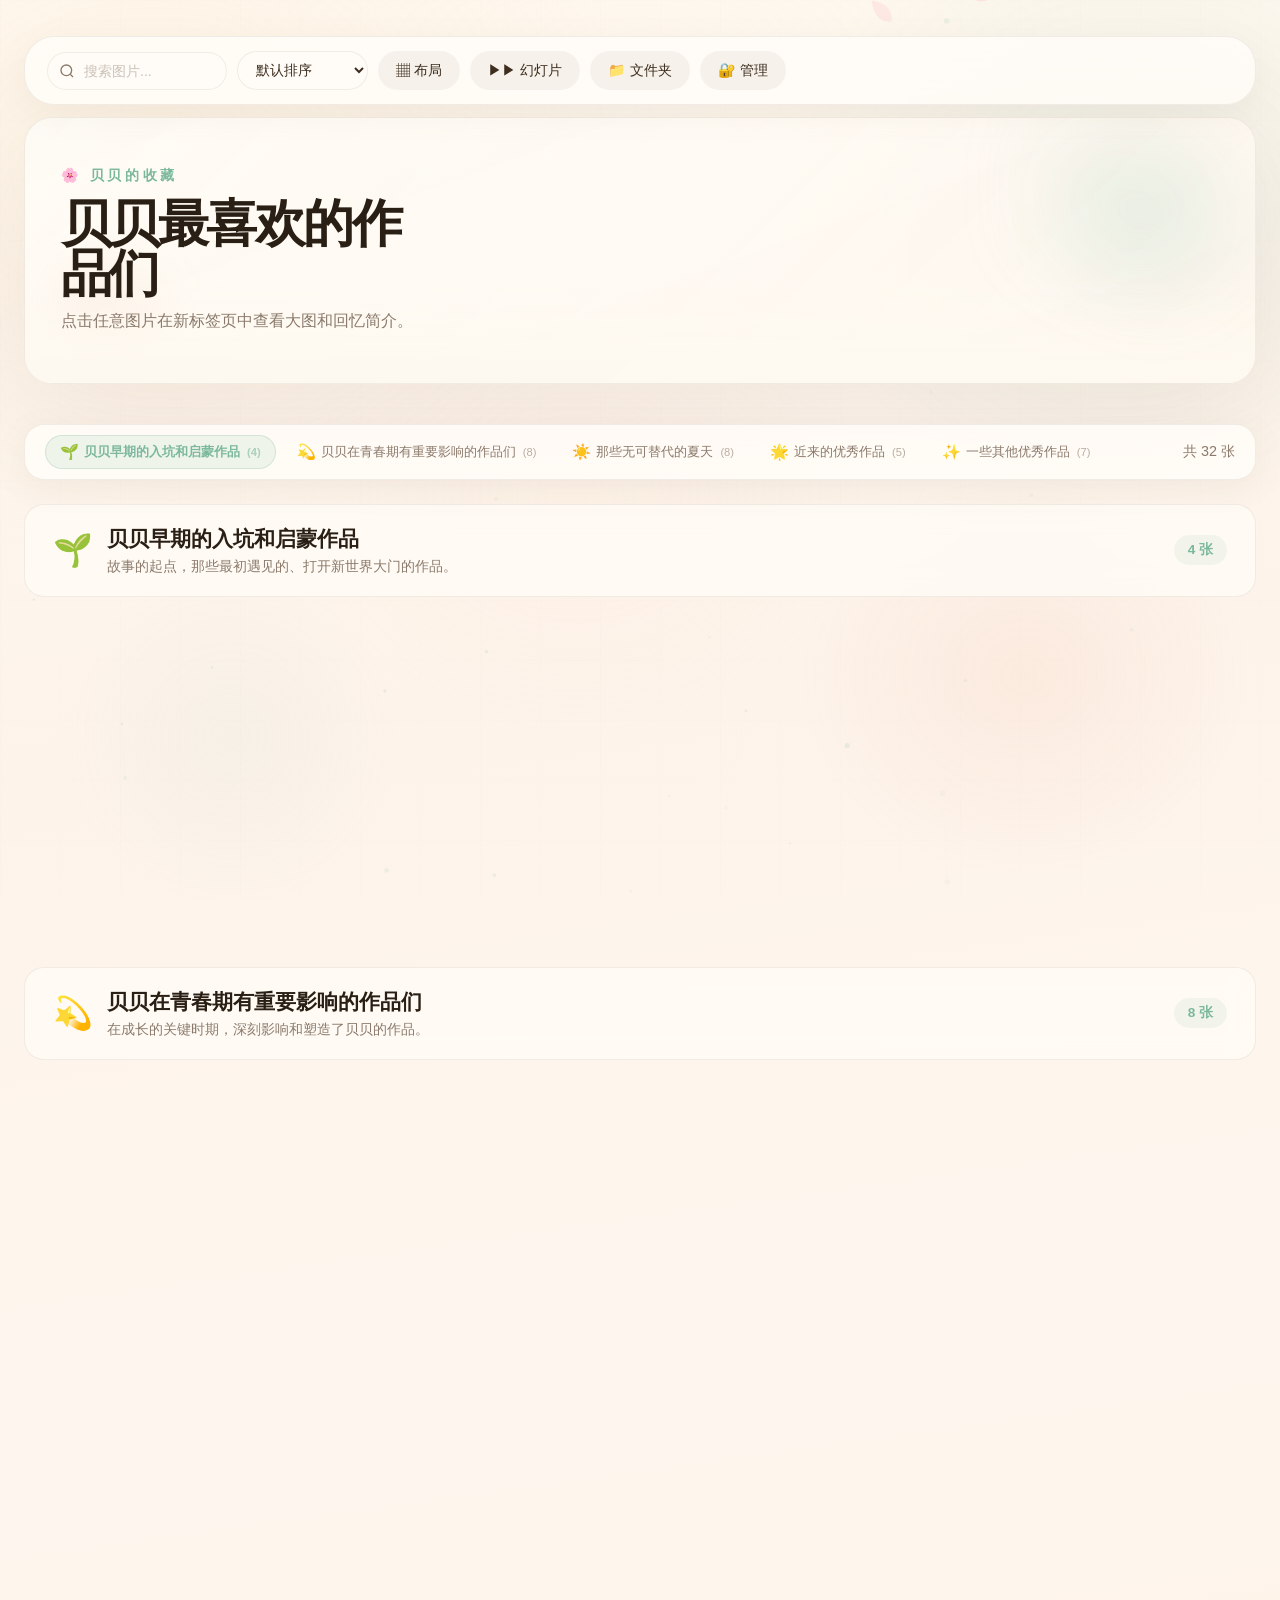
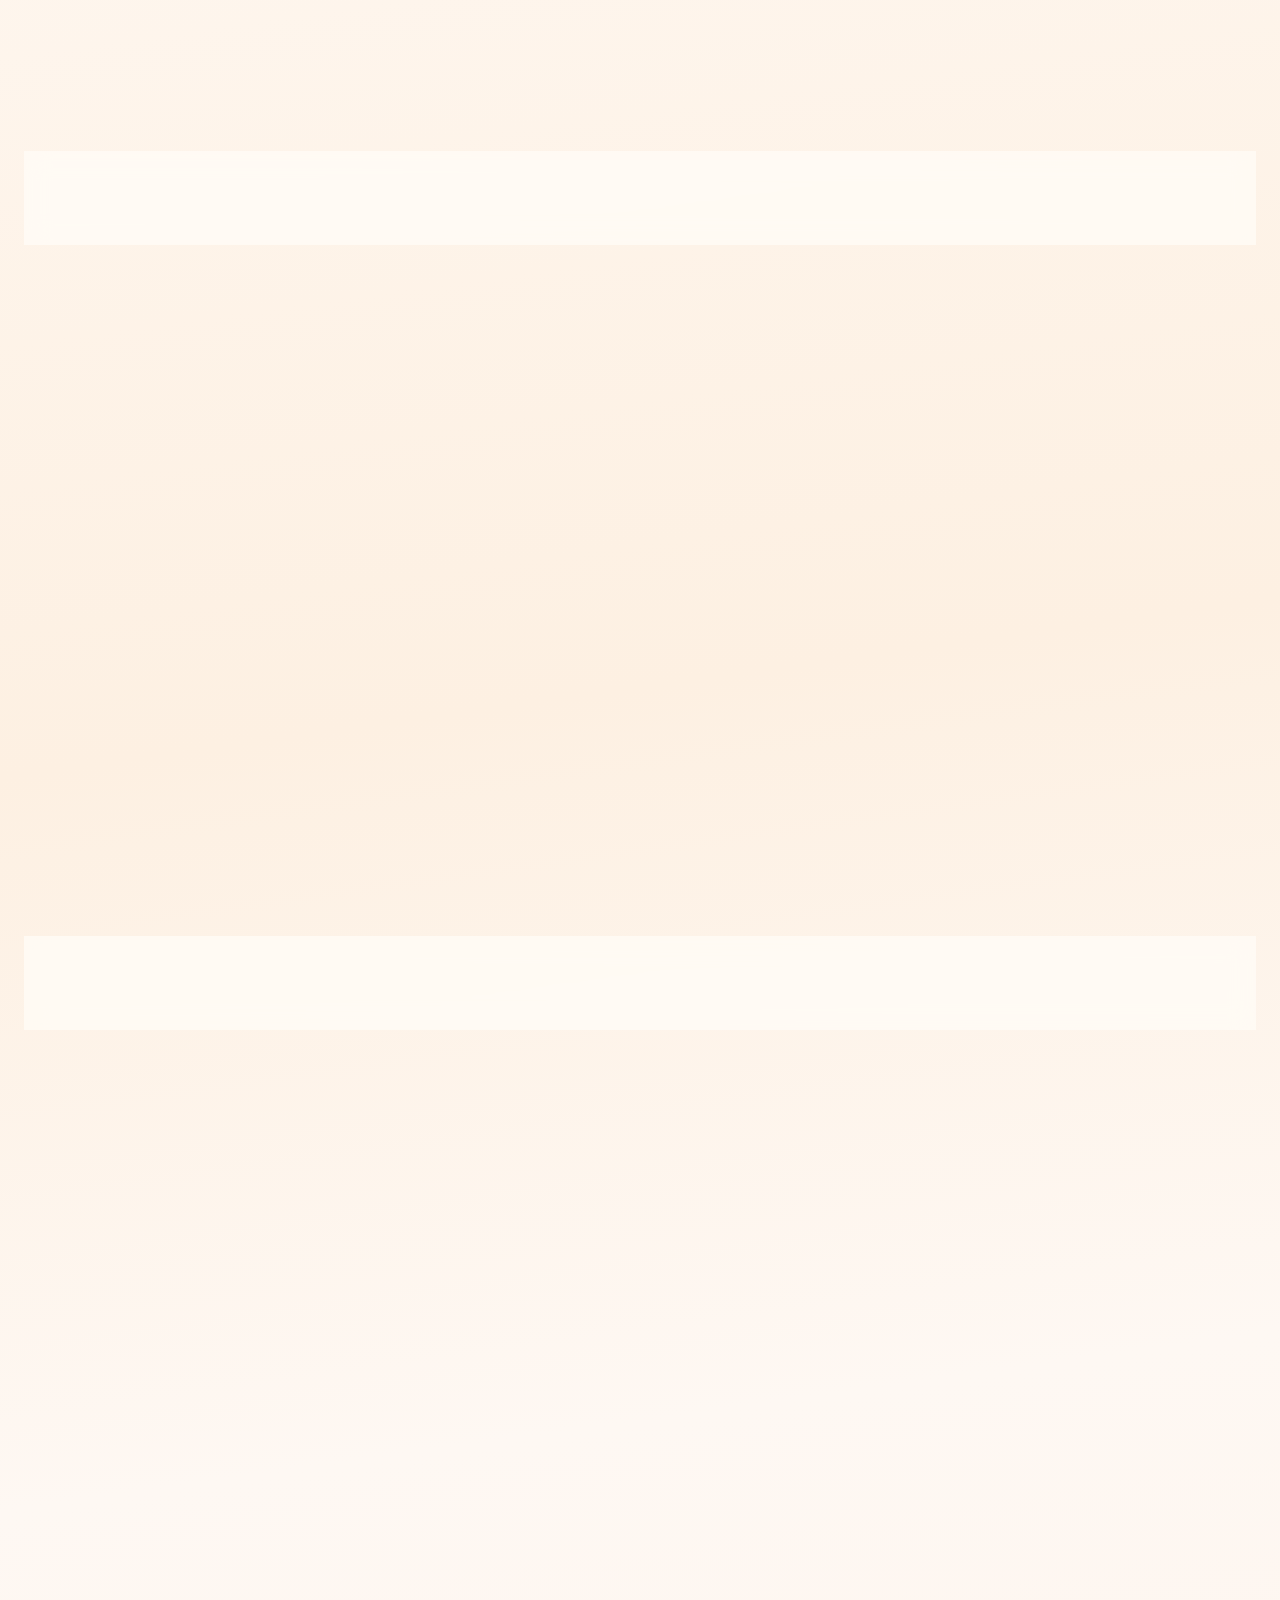
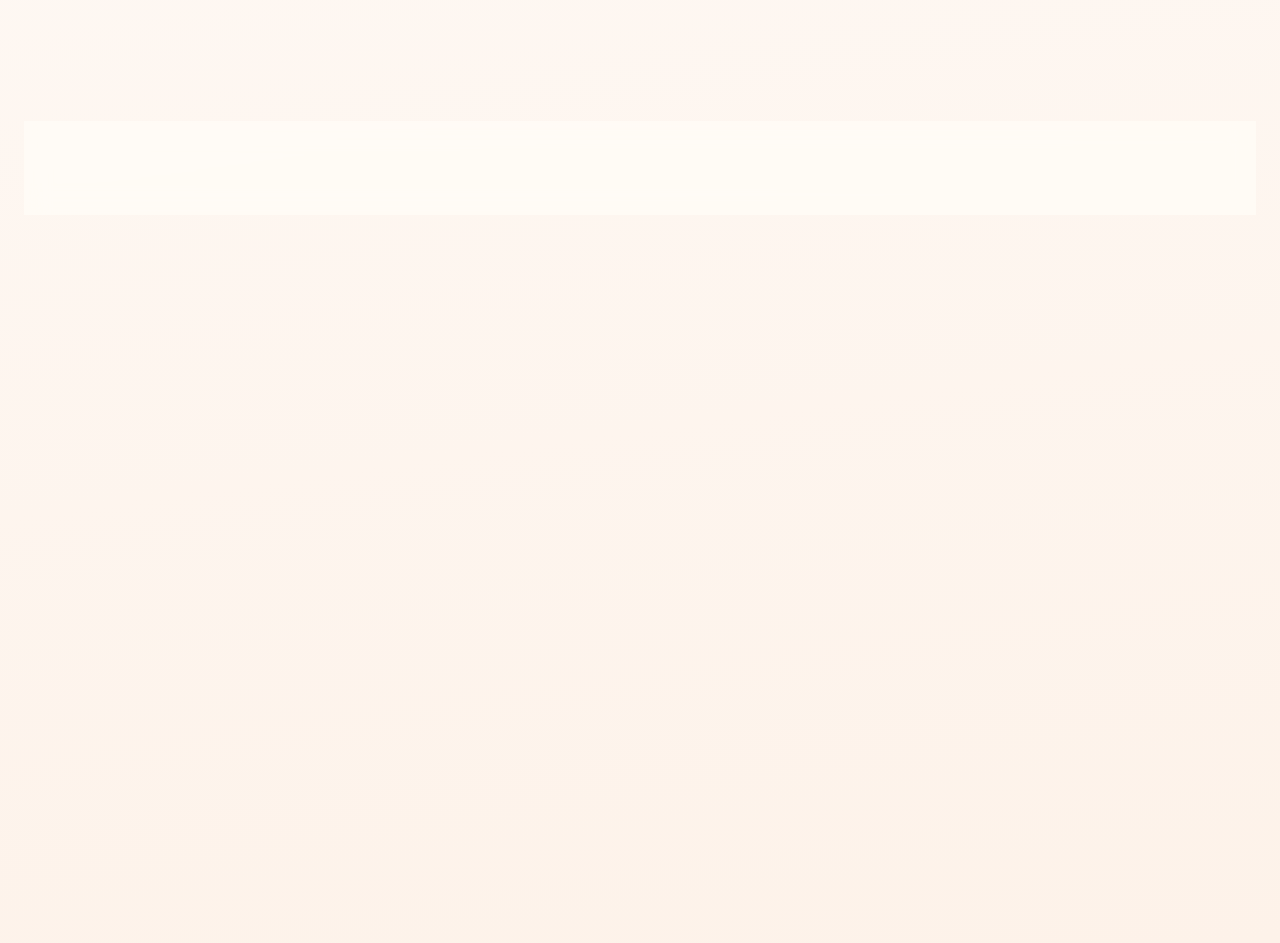
==== commit f9bcdabe: "1.1" ====
--- a/index.html
+++ b/index.html
@@ -43,10 +43,12 @@
       </div>
       <div class="admin-bar-center" id="adminMusicControls" style="display:none;">
         <button id="adminMusicPlayBtn" class="btn btn-sm" title="播放/暂停背景音乐">▶</button>
+        <select id="adminMusicSelect" class="admin-music-select" title="选择背景音乐"></select>
         <input type="range" id="adminMusicVolume" class="admin-volume-slider" min="0" max="100" value="45" title="音量">
         <span id="adminMusicTrackInfo" class="admin-music-track-info">🎵 HOYO-MiX - I'm back, Kiana</span>
       </div>
       <div class="admin-bar-right">
+        <button id="adminMusicMgmtBtn" class="btn btn-secondary" title="管理背景音乐">🎵 音乐管理</button>
         <button id="adminAddBtn" class="btn admin-add-btn" title="添加新作品">➕ 添加作品</button>
         <button id="adminLogoutBtn" class="btn btn-secondary" title="退出管理">🚪 退出</button>
       </div>
@@ -177,6 +179,32 @@
     </div>
   </div>
 
+  <!-- ===== 音乐管理弹窗 ===== -->
+  <div id="musicMgmtModal" class="modal-overlay" aria-hidden="true">
+    <div class="modal-panel modal-music">
+      <button class="modal-close" id="musicMgmtClose" aria-label="关闭音乐管理">✕</button>
+      <div class="modal-icon">🎵</div>
+      <h3 class="modal-title">背景音乐管理</h3>
+      <p class="modal-desc">添加或移除背景音乐曲目，支持 mp3 / flac / wav / ogg 格式。</p>
+
+      <!-- 添加区域 -->
+      <div class="music-mgmt-add-row">
+        <input type="file" id="musicFileInput" class="form-file music-file-input" accept="audio/mp3,audio/mpeg,audio/flac,audio/wav,audio/ogg,audio/x-wav,.mp3,.flac,.wav,.ogg">
+        <span class="music-mgmt-or">或</span>
+        <input type="text" id="musicFilenameInput" class="form-input music-filename-input" placeholder="输入根目录下的音乐文件名…" maxlength="256">
+        <button id="musicAddBtn" class="btn music-add-btn">➕ 添加</button>
+      </div>
+      <p id="musicAddError" class="form-error" style="display:none;"></p>
+
+      <!-- 曲目列表 -->
+      <div class="music-track-list-header">
+        <span>📋 当前曲目列表</span>
+        <span id="musicTrackCount" class="music-track-count"></span>
+      </div>
+      <div id="musicTrackList" class="music-track-list"></div>
+    </div>
+  </div>
+
   <!-- Lightbox 全屏弹窗 -->
   <div id="lightbox" class="lightbox" aria-hidden="true">
     <div class="lightbox-backdrop"></div>
--- a/styles.css
+++ b/styles.css
@@ -241,6 +241,187 @@
   font-size: 0.82rem;
 }
 
+.admin-music-select {
+  padding: 6px 10px;
+  border: 1px solid var(--border-light);
+  border-radius: 999px;
+  background: rgba(255, 252, 247, 0.9);
+  color: var(--text);
+  font-size: 0.8rem;
+  outline: none;
+  cursor: pointer;
+  max-width: 200px;
+  font-family: inherit;
+}
+
+.admin-music-select:focus-visible {
+  border-color: var(--accent);
+  box-shadow: 0 0 0 3px rgba(124, 184, 156, 0.12);
+}
+
+/* Music Management Modal */
+.modal-music {
+  max-width: 600px;
+}
+
+.music-mgmt-add-row {
+  display: flex;
+  flex-wrap: wrap;
+  gap: 8px;
+  align-items: center;
+  margin-bottom: 4px;
+}
+
+.music-file-input {
+  flex: 0 0 auto;
+  max-width: 180px;
+  font-size: 0.78rem;
+}
+
+.music-filename-input {
+  flex: 1;
+  min-width: 140px;
+  font-size: 0.85rem;
+}
+
+.music-mgmt-or {
+  color: var(--muted);
+  font-size: 0.8rem;
+  flex-shrink: 0;
+}
+
+.music-add-btn {
+  flex-shrink: 0;
+  padding: 10px 16px;
+  font-size: 0.85rem;
+}
+
+.music-track-list-header {
+  display: flex;
+  justify-content: space-between;
+  align-items: center;
+  padding: 12px 0 6px;
+  font-size: 0.85rem;
+  font-weight: 600;
+  color: var(--muted);
+}
+
+.music-track-count {
+  font-size: 0.78rem;
+  color: var(--muted);
+  opacity: 0.7;
+}
+
+.music-track-list {
+  display: flex;
+  flex-direction: column;
+  gap: 6px;
+  max-height: 320px;
+  overflow-y: auto;
+  padding-right: 4px;
+}
+
+.music-track-item {
+  display: flex;
+  align-items: center;
+  gap: 10px;
+  padding: 10px 14px;
+  border-radius: 12px;
+  background: rgba(255, 250, 244, 0.7);
+  border: 1px solid var(--border-light);
+  transition: background 0.15s ease, border-color 0.15s ease;
+}
+
+.music-track-item:hover {
+  background: rgba(255, 248, 240, 0.9);
+  border-color: var(--border-strong);
+}
+
+.music-track-item.active {
+  background: rgba(124, 184, 156, 0.08);
+  border-color: rgba(124, 184, 156, 0.3);
+}
+
+.music-track-item-icon {
+  font-size: 1.2rem;
+  flex-shrink: 0;
+}
+
+.music-track-item-name {
+  flex: 1;
+  font-size: 0.88rem;
+  color: var(--text);
+  white-space: nowrap;
+  overflow: hidden;
+  text-overflow: ellipsis;
+  min-width: 0;
+}
+
+.music-track-item-badge {
+  font-size: 0.68rem;
+  padding: 2px 8px;
+  border-radius: 999px;
+  background: rgba(124, 184, 156, 0.12);
+  color: var(--accent);
+  font-weight: 500;
+  flex-shrink: 0;
+}
+
+.music-track-item-actions {
+  display: flex;
+  gap: 4px;
+  flex-shrink: 0;
+}
+
+.music-track-item-btn {
+  width: 28px;
+  height: 28px;
+  border-radius: 50%;
+  border: 1px solid var(--border-light);
+  background: rgba(255, 248, 240, 0.9);
+  color: var(--text);
+  font-size: 0.75rem;
+  cursor: pointer;
+  display: flex;
+  align-items: center;
+  justify-content: center;
+  transition: background 0.15s ease, transform 0.15s ease;
+  line-height: 1;
+}
+
+.music-track-item-btn:hover {
+  transform: scale(1.1);
+}
+
+.music-track-item-btn.play-btn:hover {
+  background: rgba(124, 184, 156, 0.2);
+  border-color: var(--accent);
+}
+
+.music-track-item-btn.delete-btn:hover {
+  background: rgba(224, 112, 112, 0.2);
+  border-color: var(--danger);
+}
+
+@media (max-width: 600px) {
+  .music-mgmt-add-row {
+    flex-direction: column;
+    align-items: stretch;
+  }
+
+  .music-file-input {
+    max-width: 100%;
+  }
+
+  .music-mgmt-or {
+    text-align: center;
+  }
+
+  .music-track-item-name {
+    font-size: 0.8rem;
+  }
+}
+
 /* Admin Bar */
 .admin-bar {
   position: sticky;
